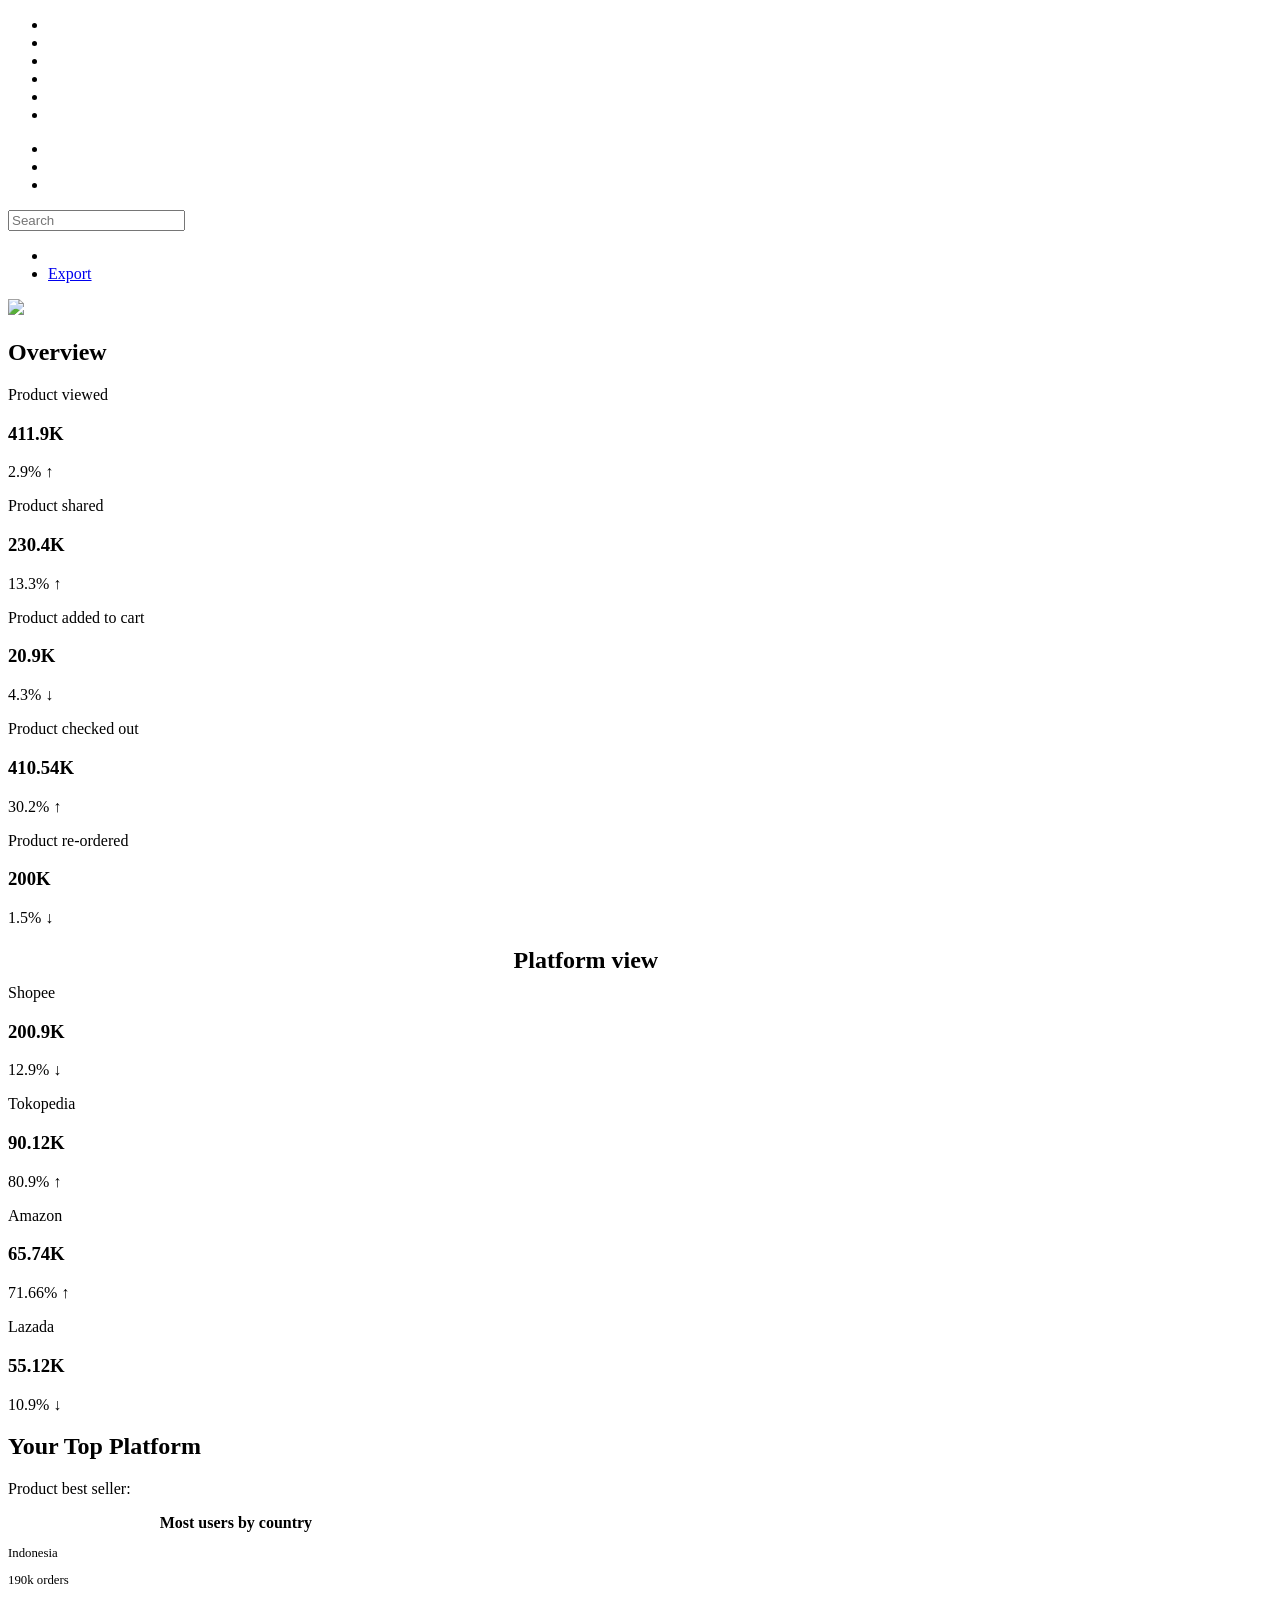
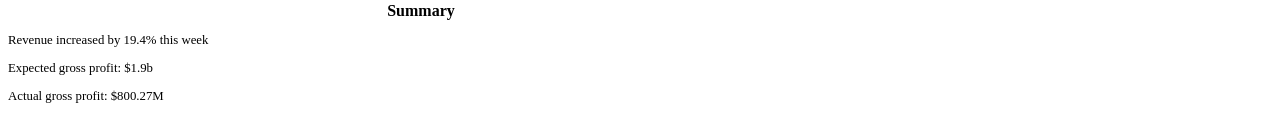
==== index.html @ 7d1d67d7 "Rename ecom.html to index.html" ====
<!DOCTYPE html>
<html lang="en">
<head>
    <meta charset="UTF-8">
    <meta name="viewport" content="width=device-width, initial-scale=1.0">
    <link rel="stylesheet" href="ecom.css">
    <link href="https://cdn.jsdelivr.net/npm/remixicon@2.5.0/fonts/remixicon.css" rel="stylesheet">
    <!-- Include the Flag Icons CSS from CDN -->
    <link rel="stylesheet" href="https://cdnjs.cloudflare.com/ajax/libs/flag-icon-css/3.5.0/css/flag-icon.min.css">
    <link href="https://fonts.googleapis.com/css2?family=Roboto:wght@400;500;700&display=swap" rel="stylesheet">
    <link href="https://fonts.googleapis.com/css2?family=Poppins:wght@400;500;700&display=swap" rel="stylesheet">
    <title>Document</title>
</head>
<body>
    <section class="sidebar">
        <div class="sidebar-contents">
            <div class="first-contents">
                <ul>
                    <li><i class="ri-shopping-bag-line"></i></li>
                    <li><i class="ri-apps-line"></i></li>
                    <li><i class="ri-inbox-line"></i></li>
                    <li><i class="ri-share-line"></i></li>
                    <li><i class="ri-folder-line"></i></li>
                    <li><i class="ri-download-line"></i></li>
                </ul>
            </div>
            <div class="second-contents">
                <ul>
                    <li><i class="ri-notification-2-line"></i></li>
                    <li><i class="ri-settings-2-line"></i></li>
                    <li><i class="ri-headphone-line"></i></li>
                </ul>
            </div>
        </div>
    </section>
    <section class="main-content">
        <div class="navbar">
            <div class="search-bar">
                <input type="text" placeholder="Search">
                <i class="ri-search-line search-icon"></i>
                <i class="ri-mic-line mic-icon"></i>
            </div>
            <div class="navbar-logo">
                <ul class="navbar-items">
                    <li class="nav-item">
                        <a href="#overview"><i class="ri-calendar-2-line"></i></a>
                    </li>
                    <li class="nav-item">
                        <a href="#platform-view"><i class="ri-upload-line"></i> Export</a>
                    </li>
                </ul>
                <div class="logo">
                    <img src="Profile.jfif">
                </div>
            </div>
        </div>
        <h1>Overview</h1>
        <div class="analytics-parent-container">
            <!-- Overview Container -->
            <div class="container overview">
                <div class="metric">
                    <p>Product viewed</p>
                    <h3>411.9K</h3>
                    <span class="growth">2.9% ↑</span>
                </div>
            </div>
            <div class="container platform">
                <div class="metric">
                    <p>Product shared</p>
                    <h3>230.4K</h3>
                    <span class="growth">13.3% ↑</span>
                </div>
            </div>
            <div class="container revenue">
                <div class="metric">
                    <p>Product added to cart</p>
                    <h3>20.9K</h3>
                    <span class="growth">4.3% ↓</span>
                </div>
            </div>
            <div class="container products">
                <div class="metric">
                    <p>Product checked out</p>
                    <h3>410.54K</h3>
                    <span class="growth">30.2% ↑</span>
                </div>
            </div>
            <div class="container orders">
                <div class="metric">
                    <p>Product re-ordered</p>
                    <h3>200K</h3>
                    <span class="growth">1.5% ↓</span>
                </div>
            </div>

            <!-- Platform View Container -->
            <div class="container top-platform">
                <h2 style="margin-left: 40%; font-size: 1.5em;">Platform view</h2>
                <div class="chart" style="margin-top: -10px;">
                    <div class="bar">
                        <p>Shopee</p>
                        <h3>200.9K</h3>
                        <span class="growth">12.9% ↓</span>
                    </div>
                    <div class="bar">
                        <p>Tokopedia</p>
                        <h3>90.12K</h3>
                        <span class="growth">80.9% ↑</span>
                    </div>
                    <div class="bar">
                        <p>Amazon</p>
                        <h3>65.74K</h3>
                        <span class="growth">71.66% ↑</span>
                    </div>
                    <div class="bar">
                        <p>Lazada</p>
                        <h3>55.12K</h3>
                        <span class="growth">10.9% ↓</span>
                    </div>
                </div>
            </div>

            <!-- Revenue Container -->
            <div class="container best-seller">
                <h2 style="font-size: 1.5em;">Your Top Platform</h2>
                <div id="company-logo"></div> <!-- Placeholder for the company logo -->
                <p id="product-name">Product best seller:</p>
                <p id="product-stats"></p>
            </div>

            <!-- Product Container -->
            <div class="container top-country">
                <h2 style="font-size: 1em; margin-left: 12%;">Most users by country</h2>
                
                <!-- Displaying the flag, name, and orders dynamically -->
                <div class="country-info" id="country-flag">
                    <span class="flag-icon flag-icon-id"></span> <!-- Placeholder for first flag -->
                </div>
                <p id="country-name" style="font-size: 0.8em;">Indonesia</p> <!-- Placeholder for first country name -->
                <p id="country-orders" style="font-size: 0.8em;">190k orders</p> <!-- Placeholder for first country orders -->
            </div>

            <!-- Graph Container -->
            <div class="container graph">
                <div class="chart"></div> <!-- Placeholder for graph -->
            </div>

            <!-- Summary Container -->
            <div class="container summary">
                <h2 style="font-size: 1em; margin-left: 30%;">Summary</h2>
                <p style="font-size: 0.8em;">Revenue increased by 19.4% this week</p>
                <p style="font-size: 0.8em;">Expected gross profit: $1.9b</p>
                <p style="font-size: 0.8em;">Actual gross profit: $800.27M</p>
            </div>
        </div>
        <script src="ecom.js"></script>
    </section>
</body>
</html>
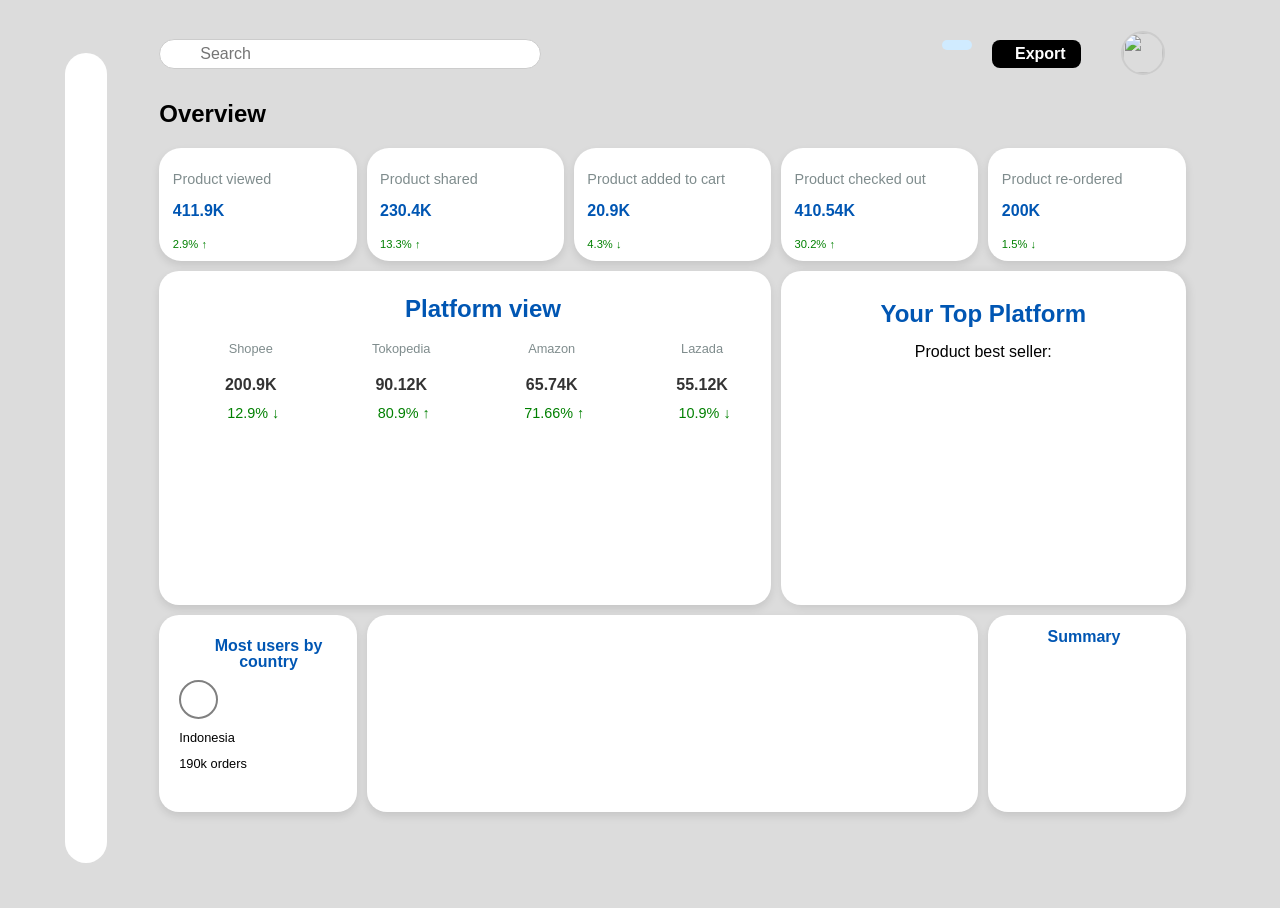
==== commit 82194ab1: "Update index.html" ====
--- a/index.html
+++ b/index.html
@@ -3,7 +3,7 @@
 <head>
     <meta charset="UTF-8">
     <meta name="viewport" content="width=device-width, initial-scale=1.0">
-    <link rel="stylesheet" href="ecom.css">
+    <link rel="stylesheet" href="index.css">
     <link href="https://cdn.jsdelivr.net/npm/remixicon@2.5.0/fonts/remixicon.css" rel="stylesheet">
     <!-- Include the Flag Icons CSS from CDN -->
     <link rel="stylesheet" href="https://cdnjs.cloudflare.com/ajax/libs/flag-icon-css/3.5.0/css/flag-icon.min.css">
--- a/index.css
+++ b/index.css
@@ -0,0 +1,441 @@
+body {
+    width: 90vw;
+    height: 90vh;
+    display: flex;
+    padding-left: 2%;
+    background-color: gainsboro;
+    font-family: 'Roboto', sans-serif;
+}
+
+.sidebar {
+    margin: 0;
+    padding: 0;
+    width: 10%;
+    height: 100vh; /* Full viewport height */
+    display: flex;
+    align-items: center; /* Center the entire sidebar-contents vertically */
+    justify-content: center; /* Center the entire sidebar-contents horizontally */
+}
+
+.sidebar-contents {
+    width: 40%;
+    height: 90%; /* Define the height of the content */
+    background-color: #fff;
+    border-radius: 22px;
+    display: flex;
+    flex-direction: column;
+    justify-content: space-between; /* Space between the first and second contents */
+    align-items: center;
+}
+
+.sidebar-contents .first-contents ul, 
+.sidebar-contents .second-contents ul {
+    margin: 0;
+    padding: 5px;
+    display: flex;
+    flex-direction: column;
+    justify-content: center;
+    align-items: center;
+    height: 100%; /* Ensures the ul takes the full height of its container */
+    gap: 15px; /* Adds space between list items */
+}
+
+.sidebar-contents .second-contents ul {
+    margin-bottom: 20px;
+}
+
+.sidebar-contents .first-contents ul li,
+.sidebar-contents .second-contents ul li {
+    list-style: none;
+    font-size: 20px; /* Increase icon size for better visibility */
+    display: flex;
+    justify-content: center;
+    align-items: center;
+}
+
+.main-content {
+    margin: 0;
+    padding: 0;
+    width: 100%;
+    height: 100%;
+}
+
+/* General Navbar Styling */
+.navbar {
+    margin: 2%;
+    display: flex;
+    justify-content: space-between;
+    align-items: center;
+    height: 50px;
+}
+
+/* Search Bar Styling */
+.search-bar {
+    position: relative;
+    width: 300px;
+}
+
+.search-bar input {
+    width: 100%;
+    padding: 5px 40px 5px 40px; /* Add padding for the icons */
+    border: 1px solid #ccc;
+    border-radius: 30px; /* Rounded corners */
+    outline: none;
+    font-size: 16px;
+}
+
+/* Search icon inside input */
+.search-bar .search-icon {
+    position: absolute;
+    left: 10px; /* Inside the input */
+    top: 50%;
+    transform: translateY(-50%);
+    color: #888;
+    font-size: 18px;
+}
+
+/* Microphone icon inside input */
+.search-bar .mic-icon {
+    position: absolute;
+    right: -60px; /* Inside the input */
+    top: 50%;
+    transform: translateY(-50%);
+    color: #888;
+    font-size: 18px;
+}
+
+/* Navbar Items Styling */
+.navbar-logo {
+    display: flex;
+    align-items: center;
+    gap: 20px;
+}
+
+.navbar ul {
+    display: flex;
+    list-style: none;
+    margin: 0;
+    padding: 0;
+}
+
+.navbar ul li {
+    margin-right: 20px;
+}
+
+/* Calendar Icon Styling */
+.navbar ul li a[href="#overview"] {
+    background-color: #d0ebff; /* Light blueish background */
+    padding: 5px 15px;
+    border-radius: 10px; /* Rounded border */
+    color: #0056b3; /* Dark blue for the icon color */
+    display: flex;
+    align-items: center;
+    justify-content: center;
+}
+
+.navbar ul li a[href="#overview"] i {
+    font-size: 20px;
+    text-decoration: none;
+}
+
+/* Export Button Styling */
+.navbar ul li a[href="#platform-view"] {
+    background-color: #000; /* Black background */
+    color: #fff; /* White text and icon */
+    padding: 5px 15px;
+    border-radius: 8px; /* Rounded corners */
+    display: flex;
+    align-items: center;
+    justify-content: center;
+    font-weight: bold; /* Bold text for 'Export' */
+    text-decoration: none;
+}
+
+.navbar ul li a[href="#platform-view"] i {
+    margin-right: 8px;
+    font-size: 20px;
+}
+
+/* Logo Styling */
+.logo img {
+    width: 40px;
+    height: 40px;
+    border-radius: 50%; /* Make the logo round */
+    object-fit: cover;
+    border: 2px solid #ccc;
+}
+
+/* Hover Effects */
+.navbar ul li a:hover {
+    opacity: 0.8; /* Slight fade effect on hover */
+}
+
+.navbar ul li a[href="#platform-view"]:hover {
+    background-color: #333; /* Darker black on hover for Export */
+}
+
+.navbar ul li a[href="#overview"]:hover {
+    background-color: #b3daff; /* Darker blueish tone for Calendar */
+}
+
+.main-content h1 {
+    font-family: 'Poppins', sans-serif;
+    margin-left: 2%;
+}
+
+.analytics-parent-container {
+    margin-left: 2%;
+    height: 82%;
+    display: grid;
+    grid-template-columns: repeat(5, 1fr); /* 12-column layout */
+    grid-template-rows: repeat(9, 1fr); /* Automatic row heights */
+    gap: 10px; /* Space between the grid items */
+}
+
+.container {
+    background-color: white;
+    padding: 10px;
+    box-shadow: 0 4px 8px rgba(0, 0, 0, 0.1);
+    border-radius: 22px;
+}
+
+/* Responsive Typography */
+.container h2 {
+    font-family: 'Poppins', sans-serif;
+    font-size: 1.1rem;
+    color: #0056b3;
+    font-weight: bold;
+}
+
+.metric {
+    margin: 0;
+    padding-left: 2%;
+    line-height: 1;
+}
+
+.metric p {
+    font-size: 0.9rem;
+    color: #7f8c8d;
+}
+
+.metric h3 {
+    font-family: 'Poppins', sans-serif;
+    font-size: 1rem;
+    color: #0056b3;
+}
+
+.growth {
+    font-size: 0.7rem;
+    color: green;
+    margin-top: 5px;
+}
+
+.growth.negative {
+    color: red;
+}
+
+
+/* Positioning specific containers based on screenshot structure */
+.overview {
+    grid-column: span 1; /* Spans across 6 columns */
+    grid-row: span 1; /* Takes up 2 rows */
+    border-radius: 22px;
+}
+  
+.platform {
+    grid-column: span 1;
+    grid-row: span 1;
+    border-radius: 22px;
+}
+
+.revenue {
+    grid-column: span 1;
+    grid-row: span 1;
+    border-radius: 22px;
+}
+
+.products {
+    grid-column: span 1;
+    grid-row: span 1;
+    border-radius: 22px;
+}
+
+.orders {
+    grid-column: span 1;
+    grid-row: span 1;
+    border-radius: 20px;
+}
+
+.top-platform {
+    grid-column: span 3;
+    grid-row: span 5;
+    border-radius: 20px;
+    padding: 5px;
+}
+
+.best-seller {
+    grid-column: span 2;
+    grid-row: span 5;
+    border-radius: 20px;
+    display: flex;
+    flex-direction: column;
+    align-items: center;
+    padding: 10px;
+    box-shadow: 2px 2px 10px rgba(0, 0, 0, 0.1);
+}
+
+.best-seller h2 {
+    font-family: 'Poppins', sans-serif;
+    margin-bottom: 10px;
+}
+
+#company-logo i {
+    font-size: 3em;
+    margin-bottom: 10px;
+}
+
+#product-name, #product-stats {
+    font-size: 1em;
+    margin: 5px 0;
+}
+
+.top-country {
+    grid-column: span 1;
+    grid-row: span 3;
+    border-radius: 20px;
+    line-height: 1;
+    padding: 10px;
+}
+
+.top-country h2 {
+    font-family: 'Poppins', sans-serif;
+    text-align: center;
+    margin-bottom: 10px;
+}
+
+.top-country .country-info {
+    display: flex;
+    align-items: center;
+    margin: 5px 0;
+}
+
+.top-country .flag-icon {
+    font-size: 0; /* Remove default icon font size */
+    display: inline-block;
+    width: 35px;
+    height: 35px;
+    background-size: cover; /* Ensures flag covers the container */
+    border-radius: 50%; /* Makes it circular */
+    border: 2px solid grey; /* Optional: border around the flag */
+    margin-right: 10px; /* Space between flag and text */
+    margin-left: 10px;
+}
+
+.top-country p {
+    font-size: 0.8em;
+    margin-left: 10px;
+}
+
+.graph {
+    grid-column: span 3;
+    grid-row: span 3;
+    border-radius: 20px;
+}
+
+.summary {
+    grid-column: span 1;
+    grid-row: span 3;
+    border-radius: 20px;
+    padding: 0;
+}
+
+.summary p {
+    margin-left: 5%;
+    margin-top: 15%;
+    display: none; /* Hide all p elements initially */
+}
+
+/* Styling for top platform */
+
+/* Charts & Bars inside containers */
+
+.chart {
+    display: grid;
+    grid-template-columns: repeat(auto-fill, minmax(130px, 1fr));
+}
+
+.chart .bar {
+    display: flex;
+    flex-direction: column;
+    align-items: center;
+    margin-left: 15%;
+    line-height: 0.5;
+}
+
+.chart .bar p {
+    font-size: 0.8rem;
+    color: #7f8c8d;
+}
+
+.chart .bar h3 {
+    font-family: 'Poppins', sans-serif;
+    font-size: 1rem;
+    color: #333;
+}
+
+.chart .bar .growth {
+    font-size: 0.9rem;
+    margin-left: 5px;
+}
+
+/* Hover effects on container */
+.container:hover {
+    box-shadow: 0 6px 12px rgba(0, 0, 0, 0.2);
+}
+
+
+
+/* Responsiveness */
+@media (max-width: 1200px) {
+    .analytics-parent-container {
+        grid-template-columns: repeat(4, 1fr);
+    }
+}
+
+@media (max-width: 992px) {
+    .analytics-parent-container {
+        grid-template-columns: repeat(3, 1fr);
+    }
+
+    .top-platform {
+        grid-column: span 2;
+    }
+
+    .best-seller, .top-country {
+        grid-column: span 1;
+    }
+}
+
+@media (max-width: 768px) {
+    .analytics-parent-container {
+        grid-template-columns: repeat(2, 1fr);
+    }
+
+    .top-platform {
+        grid-column: span 2;
+    }
+
+    .graph {
+        grid-column: span 2;
+    }
+}
+
+@media (max-width: 576px) {
+    .analytics-parent-container {
+        grid-template-columns: 1fr;
+    }
+
+    .top-platform, .best-seller, .top-country, .graph, .summary {
+        grid-column: span 1;
+    }
+}
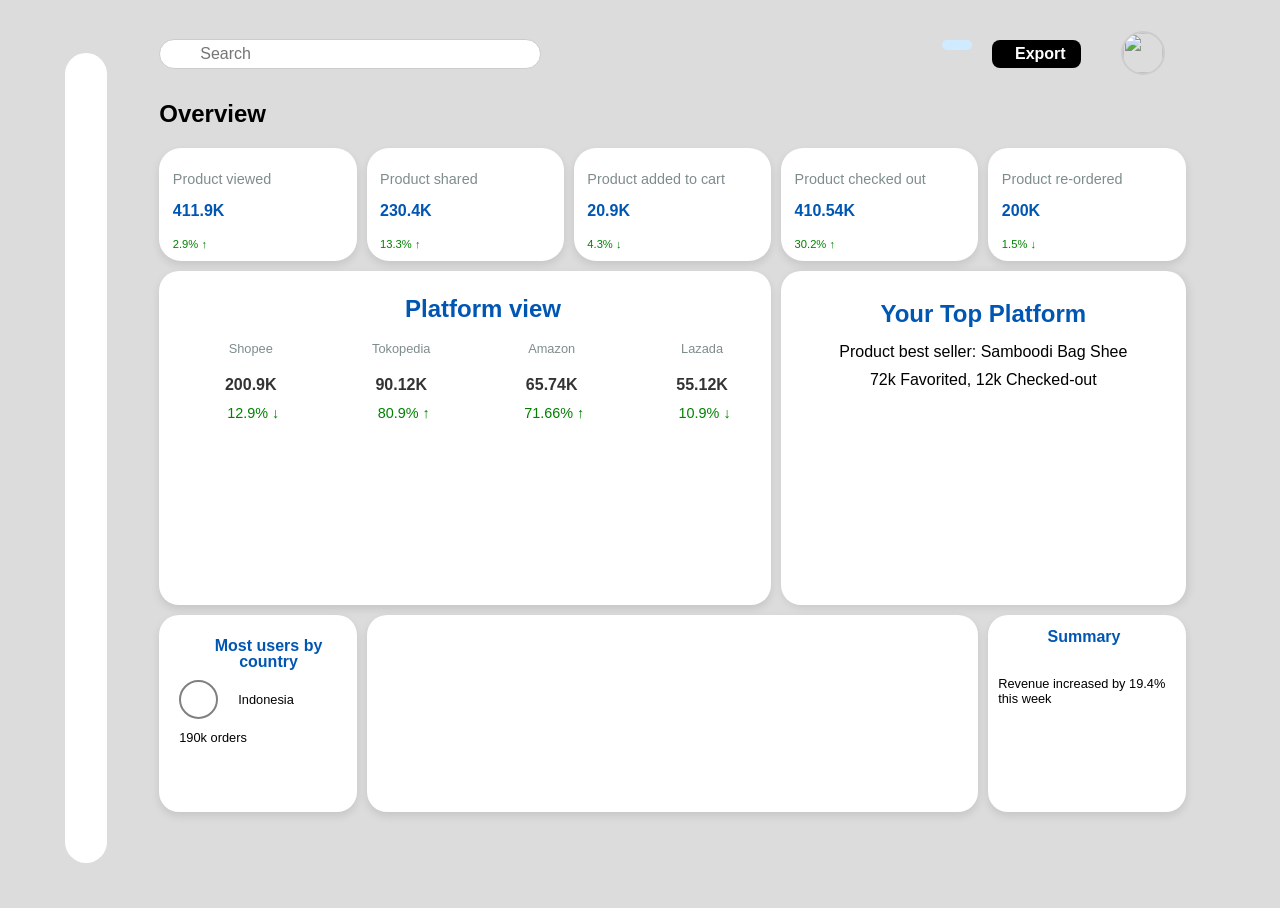
==== commit 08e31ec5: "Update index.html" ====
--- a/index.html
+++ b/index.html
@@ -153,7 +153,7 @@
                 <p style="font-size: 0.8em;">Actual gross profit: $800.27M</p>
             </div>
         </div>
-        <script src="ecom.js"></script>
+        <script src="index.js"></script>
     </section>
 </body>
 </html>
